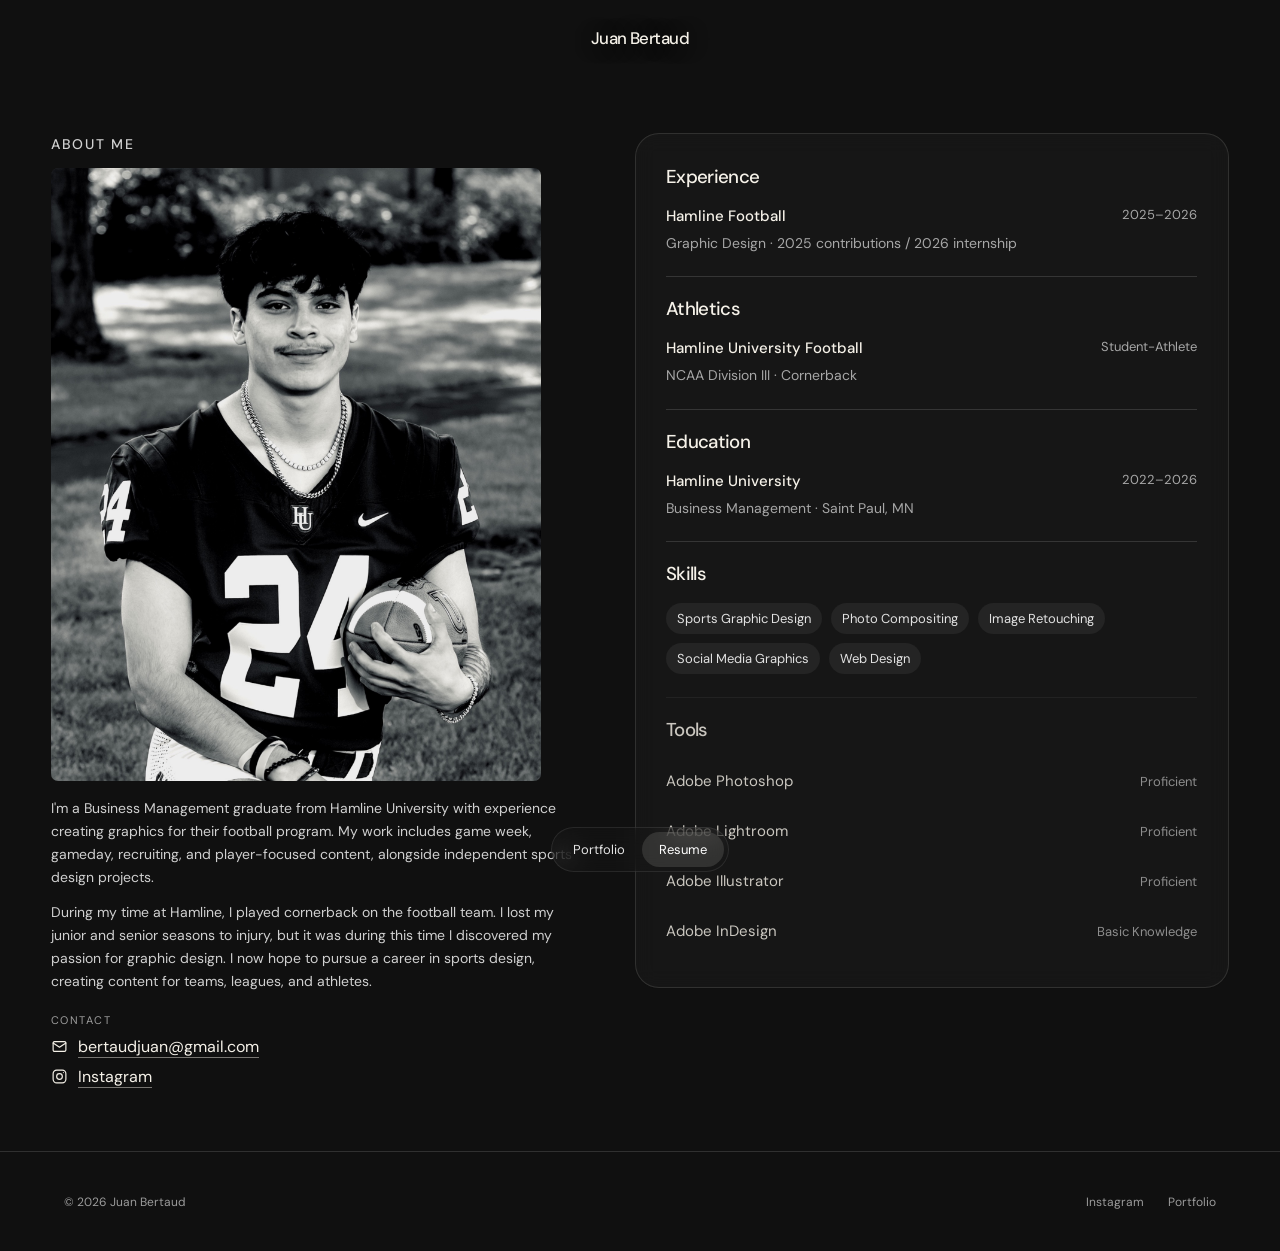
==== about.html @ 89d7fb3e "About Update 2" ====
<!DOCTYPE html>
<html lang="en">
 <head>
  <meta charset="utf-8"/>
  <meta content="width=device-width,initial-scale=1" name="viewport"/>
  <meta content="#101010" name="theme-color"/>
  <link href="https://fonts.googleapis.com" rel="preconnect"/>
  <link crossorigin="" href="https://fonts.gstatic.com" rel="preconnect"/>
  <link href="https://fonts.googleapis.com/css2?family=DM+Sans:wght@300;400;500;600&amp;display=swap" rel="stylesheet"/>
  <link href="style.css" rel="stylesheet"/>
  <script defer="" src="script.js">
  </script>
  <title>Resume | Juan Bertaud</title>
   <link rel="icon" type="image/svg+xml" href="favicon.svg?v=633"/>
 </head>
 <body class="about-page">
  <header class="floating-header">
   <a class="floating-brand" href="index.html">
    Juan Bertaud
   </a>
   <nav aria-label="Main navigation" class="nav-bubble">
    <a class="nav-portfolio" href="index.html">
     Portfolio
    </a>
    <a class="nav-about" href="about.html">
     Resume
    </a>
   </nav>
  </header>
  <main class="about-layout about-editorial">
   <div class="about-editorial-grid">
    <div class="about-story">
     <p class="micro-heading about-me-label">
      ABOUT ME
     </p>
     <figure class="resume-portrait">
      <img alt="Juan Bertaud in his Hamline University football uniform" decoding="async" loading="eager" src="assets/portrait-juan-bertaud.jpg"/>
     </figure>
     <p>
      I'm a Business Management graduate from Hamline University with experience creating graphics for their football program. My work includes game week, gameday, recruiting, and player-focused content, alongside independent sports design projects.
     </p>
     <p>
      During my time at Hamline, I played cornerback on the football team. I lost my junior and senior seasons to injury, but it was during this time I discovered my passion for graphic design. I now hope to pursue a career in sports design, creating content for teams, leagues, and athletes.
     </p>
     <div class="about-connect">
      <span class="micro-heading">
       CONTACT
      </span>
      <a class="contact-link" href="mailto:bertaudjuan@gmail.com">
       <svg aria-hidden="true" viewbox="0 0 24 24">
        <rect height="14" rx="2" width="18" x="3" y="5">
        </rect>
        <path d="m3 7 9 6 9-6">
        </path>
       </svg>
       <span>
        bertaudjuan@gmail.com
       </span>
      </a>
      <a class="contact-link" href="https://www.instagram.com/jb.designs___/" rel="noopener" target="_blank">
       <svg aria-hidden="true" viewbox="0 0 24 24">
        <rect height="18" rx="5" width="18" x="3" y="3">
        </rect>
        <circle cx="12" cy="12" r="4">
        </circle>
        <circle cx="17.5" cy="6.5" fill="currentColor" r=".8" stroke="none">
        </circle>
       </svg>
       <span>
        Instagram
       </span>
      </a>
     </div>
    </div>
    <div class="about-resume">
     <section class="resume-block">
      <h2>
       Experience
      </h2>
      <div class="resume-entry">
       <div>
        <h3>
         Hamline Football
        </h3>
        <p>
         Graphic Design · 2025 contributions / 2026 internship
        </p>
       </div>
       <span>
        2025–2026
       </span>
      </div>
     </section>
     <section class="resume-block athletic-block">
      <h2>
       Athletics
      </h2>
      <div class="resume-entry athlete-resume-entry">
       <div>
        <h3>
         Hamline University Football
        </h3>
        <p>
         NCAA Division III · Cornerback
        </p>
       </div>
       <span>
        Student-Athlete
       </span>
      </div>
     </section>
     <section class="resume-block">
      <h2>
       Education
      </h2>
      <div class="resume-entry">
       <div>
        <h3>
         Hamline University
        </h3>
        <p>
         Business Management · Saint Paul, MN
        </p>
       </div>
       <span>
        2022–2026
       </span>
      </div>
     </section>
     <section class="resume-block">
      <h2>
       Skills
      </h2>
      <div class="skill-tags">
       <span>
        Sports Graphic Design
       </span>
       <span>
        Photo Compositing
       </span>
       <span>
        Image Retouching
       </span>
       <span>
        Social Media Graphics
       </span>
       <span>
        Web Design
       </span>
      </div>
     </section>
     <section class="resume-block tools-block">
      <h2>
       Tools
      </h2>
      <div class="resume-entry tool-entry">
       <div>
        <h3>
         Adobe Photoshop
        </h3>
       </div>
       <span>
        Proficient
       </span>
      </div>
      <div class="resume-entry tool-entry">
       <div>
        <h3>
         Adobe Lightroom
        </h3>
       </div>
       <span>
        Proficient
       </span>
      </div>
      <div class="resume-entry tool-entry">
       <div>
        <h3>
         Adobe Illustrator
        </h3>
       </div>
       <span>
        Proficient
       </span>
      </div>
      <div class="resume-entry tool-entry">
       <div>
        <h3>
         Adobe InDesign
        </h3>
       </div>
       <span>
        Basic Knowledge
       </span>
      </div>
     </section>
    </div>
   </div>
  </main>
  <footer class="footer">
   <span>
    © 2026 Juan Bertaud
   </span>
   <div>
    <a href="https://www.instagram.com/jb.designs___/" rel="noopener" target="_blank">
     Instagram
    </a>
    <a href="index.html#featured-work">
     Portfolio
    </a>
   </div>
  </footer>
  <div aria-hidden="true" class="custom-cursor">
   <span>
   </span>
  </div>
 </body>
</html>
---- style.css ----
:root {
  color-scheme:dark;
  --bg:#101010;
  --surface:#1b1b1b;
  --line:#303030;
  --text:#f5f1e8;
  --muted:#9b9b9b;
  --cream:#e5dac6
}

* {
  box-sizing:border-box
}

html {
  scroll-behavior:smooth
}

body {
  margin:0;
  background:var(--bg);
  color:var(--text);
  font-family:"DM Sans",Arial,sans-serif;
  font-weight:400;
  -webkit-font-smoothing:antialiased
}

button,a {
  font:inherit
}

a {
  color:inherit;
  text-decoration:none
}

button {
  cursor:pointer
}

.topbar {
  height:76px;
  padding:0 clamp(20px,5vw,88px);
  display:flex;
  justify-content:space-between;
  align-items:center;
  border-bottom:1px solid var(--line)
}

.identity {
  font-size:19px;
  font-weight:500;
  letter-spacing:-.035em
}

.topbar nav {
  display:flex;
  gap:30px;
  font-size:13px;
  color:#a8a8a8
}

.portfolio-page .nav-portfolio,.about-page .nav-about,.topbar nav a:hover {
  color:var(--text)
}

main {
  min-height:70vh
}

.feature-section {
  padding:clamp(38px,5vw,74px) 0 42px;
  overflow:hidden
}

.feature-heading {
  max-width:1360px;
  margin:auto;
  padding:0 clamp(20px,5vw,88px) 28px;
  display:flex;
  align-items:end;
  justify-content:space-between;
  gap:16px
}

.eyebrow {
  font-size:11px;
  letter-spacing:.14em;
  text-transform:uppercase;
  color:var(--muted);
  margin:0 0 12px
}

.feature-heading h1,.about-layout h1 {
  font-size:clamp(32px,4vw,57px);
  line-height:1.12;
  letter-spacing:-.055em;
  font-weight:400;
  margin:0
}

.cream {
  color:var(--cream)
}

.feature-note {
  font-size:13px;
  color:var(--muted);
  margin:0 0 5px
}

.feature-viewport {
  width:100%;
  overflow:hidden
}

.feature-track {
  display:flex;
  gap:18px;
  align-items:center;
  will-change:transform;
  transition:transform .7s cubic-bezier(.22,1,.36,1);
  padding:0 calc(50vw - min(37vw,520px))
}

.feature-slide {
  flex:0 0 min(74vw,1040px);
  height:clamp(300px,50vw,620px);
  display:flex;
  align-items:center;
  justify-content:center;
  overflow:hidden;
  background:#1a1a1a;
  border-radius:10px;
  opacity:.43;
  transform:scale(.94);
  transition:opacity .65s,transform .65s
}

.feature-slide.is-active {
  opacity:1;
  transform:scale(1)
}

.feature-slide img {
  width:100%;
  height:100%;
  object-fit:contain
}

.feature-controls {
  max-width:1360px;
  margin:0 auto;
  padding:20px clamp(20px,5vw,88px) 0;
  display:flex;
  align-items:center;
  justify-content:space-between
}

.counter {
  font-size:12px;
  letter-spacing:.1em
}

.muted {
  color:var(--muted)
}

.control-buttons {
  display:flex;
  gap:9px
}

.control-buttons button,.lightbox-prev,.lightbox-next {
  background:#222;
  border:1px solid #3c3c3c;
  color:var(--text);
  width:43px;
  height:43px;
  border-radius:50%;
  font-size:20px
}

.control-buttons button:hover,.lightbox-prev:hover,.lightbox-next:hover {
  background:#393939
}

.collections,.collection-view {
  max-width:1360px;
  margin:auto;
  padding:25px clamp(20px,5vw,88px) 90px
}

.section-line {
  border-top:1px solid var(--line);
  padding:21px 0 22px;
  display:flex;
  justify-content:space-between;
  align-items:baseline;
  gap:16px
}

.section-line h2 {
  font-size:19px;
  letter-spacing:-.025em;
  font-weight:400;
  margin:0
}

.section-detail {
  color:var(--muted);
  font-size:12px
}

.section-spaced {
  margin-top:56px
}

.cards-grid {
  display:grid;
  grid-template-columns:repeat(3,minmax(0,1fr));
  gap:18px
}

.project-card {
  display:block;
  text-align:left;
  background:none;
  color:inherit;
  border:0;
  padding:0;
  min-width:0
}

.project-image {
  height:clamp(190px,23vw,300px);
  background:var(--surface);
  border-radius:7px;
  overflow:hidden;
  display:block
}

.project-image img {
  width:100%;
  height:100%;
  object-fit:cover;
  transition:transform .4s
}

.project-card:hover .project-image img {
  transform:scale(1.045)
}

.project-info {
  display:flex;
  justify-content:space-between;
  align-items:start;
  padding:12px 2px 0;
  font-size:14px
}

.project-info small {
  display:block;
  color:var(--muted);
  font-size:12px;
  margin-top:4px
}

.arrow {
  color:var(--muted)
}

.collection-view[hidden],.collections[hidden],.feature-section[hidden],.lightbox[hidden] {
  display:none!important
}

.back-button {
  background:none;
  color:var(--muted);
  border:0;
  padding:0;
  margin-bottom:26px;
  font-size:13px
}

.collection-heading {
  display:flex;
  justify-content:space-between;
  align-items:baseline;
  border-bottom:1px solid var(--line);
  padding-bottom:20px;
  margin-bottom:25px
}

.collection-heading h2 {
  font-size:clamp(25px,3vw,40px);
  font-weight:400;
  letter-spacing:-.045em;
  margin:0
}

.collection-heading p {
  color:var(--muted);
  font-size:12px;
  margin:0
}

.art-grid {
  display:grid;
  grid-template-columns:repeat(3,minmax(0,1fr));
  gap:16px
}

.art-tile {
  padding:0;
  border:0;
  background:#1b1b1b;
  border-radius:5px;
  overflow:hidden;
  aspect-ratio:4/5
}

.art-tile img {
  width:100%;
  height:100%;
  object-fit:contain;
  transition:transform .3s
}

.art-tile:hover img {
  transform:scale(1.035)
}

.lightbox {
  position:fixed;
  inset:0;
  z-index:100;
  background:rgba(5,5,5,.97);
  display:flex;
  justify-content:center;
  align-items:center;
  padding:60px 90px
}

.lightbox img {
  max-height:100%;
  max-width:100%;
  object-fit:contain
}

.lightbox-close {
  position:absolute;
  top:20px;
  right:25px;
  background:none;
  color:white;
  border:0;
  font-size:32px
}

.lightbox-prev,.lightbox-next {
  position:absolute;
  top:50%;
  transform:translateY(-50%)
}

.lightbox-prev {
  left:22px
}

.lightbox-next {
  right:22px
}

.footer {
  border-top:1px solid var(--line);
  padding:28px clamp(20px,5vw,88px);
  display:flex;
  justify-content:space-between;
  gap:15px;
  font-size:12px;
  color:var(--muted)
}

.footer div {
  display:flex;
  gap:24px
}

.footer a:hover {
  color:var(--text)
}

.about-layout {
  max-width:950px;
  padding:clamp(55px,8vw,110px) 30px 110px;
  margin:auto
}

.about-lead {
  font-size:clamp(19px,2.4vw,30px);
  line-height:1.45;
  font-weight:300;
  letter-spacing:-.025em;
  max-width:790px;
  margin:30px 0 85px
}

.about-sections section {
  border-top:1px solid var(--line);
  padding:28px 0 35px;
  display:grid;
  grid-template-columns:200px 1fr;
  gap:20px
}

.about-sections h2 {
  font-size:14px;
  font-weight:500;
  margin:0
}

.about-sections p {
  font-size:14px;
  line-height:1.8;
  color:#bbb;
  margin:0 0 10px
}

.about-sections h3 {
  font-size:17px;
  font-weight:400;
  margin:0 0 7px
}

.resume-row {
  display:flex;
  justify-content:space-between;
  gap:20px
}

.resume-row span {
  color:var(--muted);
  font-size:12px
}

.about-sections section>p {
  grid-column:2
}

@media(max-width:800px) {
  .feature-slide {
  flex-basis:82vw;
  height:clamp(300px,70vw,530px)
}

.feature-track {
  padding:0 9vw
}

.cards-grid,.art-grid {
  grid-template-columns:repeat(2,minmax(0,1fr))
}

.feature-note {
  display:none
}

.section-detail {
  font-size:11px
}

.about-sections section {
  grid-template-columns:1fr;
  gap:12px
}

.about-sections section>p {
  grid-column:auto
}

}

@media(max-width:520px) {
  .topbar {
  height:65px
}

.topbar nav {
  gap:20px
}

.identity {
  font-size:17px
}

.feature-section {
  padding-top:35px
}

.feature-heading {
  padding-bottom:20px
}

.feature-slide {
  flex-basis:86vw;
  height:420px
}

.feature-track {
  gap:10px;
  padding:0 7vw
}

.cards-grid {
  grid-template-columns:repeat(2,minmax(0,1fr));
  gap:12px
}

.project-image {
  height:195px
}

.project-info {
  font-size:12px
}

.project-info small {
  font-size:10px
}

.section-line {
  align-items:start
}

.section-detail {
  max-width:145px;
  text-align:right
}

.art-grid {
  gap:9px
}

.art-tile {
  aspect-ratio:3/4
}

.collection-heading {
  display:block
}

.collection-heading p {
  margin-top:8px
}

.lightbox {
  padding:65px 18px
}

.lightbox-prev,.lightbox-next {
  top:auto;
  bottom:15px;
  transform:none
}

.footer {
  flex-wrap:wrap
}

}

/* V6.1 — immersive, artwork-led interface */
.topbar {
  display:none
}

.floating-header {
  position:absolute;
  z-index:30;
  top:0;
  left:0;
  right:0;
  display:flex;
  align-items:center;
  justify-content:space-between;
  padding:22px clamp(18px,3.2vw,56px);
  pointer-events:none
}

.floating-header a {
  pointer-events:auto
}

.floating-brand {
  font-size:17px;
  font-weight:500;
  letter-spacing:-.035em;
  text-shadow:0 1px 18px rgba(0,0,0,.85)
}

.nav-bubble {
  pointer-events:auto;
  display:flex;
  gap:4px;
  padding:5px;
  background:rgba(30,30,30,.72);
  border:1px solid rgba(255,255,255,.16);
  border-radius:999px;
  backdrop-filter:blur(22px);
  -webkit-backdrop-filter:blur(22px);
  box-shadow:0 6px 28px rgba(0,0,0,.2)
}

.nav-bubble a {
  font-size:13px;
  padding:10px 17px;
  border-radius:999px;
  color:#c5c5c5;
  transition:background .2s,color .2s
}

.nav-bubble a:hover,.portfolio-page .nav-portfolio,.about-page .nav-about {
  background:rgba(245,241,232,.17);
  color:#fff
}

.feature-section {
  padding:0;
  overflow:visible
}

.feature-viewport {
  height:min(79vh,850px);
  min-height:510px;
  position:relative;
  overflow:hidden;
  background:#151515
}

.feature-track {
  display:flex;
  gap:0;
  padding:0;
  height:100%;
  width:100%;
  transition:transform .8s cubic-bezier(.22,1,.36,1)
}

.feature-slide {
  flex:0 0 100%;
  width:100%;
  height:100%;
  border-radius:0;
  opacity:1;
  transform:none;
  background:#151515;
  position:relative
}

.feature-slide.is-active {
  transform:none;
  opacity:1
}

.feature-slide::after {
  content:"";
  position:absolute;
  inset:0;
  pointer-events:none;
  background:linear-gradient(180deg,rgba(0,0,0,.25),transparent 18%,transparent 70%,rgba(0,0,0,.55))
}

.feature-slide img {
  width:100%;
  height:100%;
  object-fit:contain
}

.hero-arrow {
  position:absolute;
  z-index:4;
  top:48%;
  transform:translateY(-50%);
  border:0;
  background:rgba(15,15,15,.27);
  color:#f5f1e8;
  font-size:45px;
  font-weight:300;
  width:49px;
  height:78px;
  line-height:1;
  border-radius:10px;
  opacity:.65;
  transition:opacity .2s,background .2s
}

.hero-arrow:hover {
  opacity:1;
  background:rgba(15,15,15,.55)
}

.hero-prev {
  left:clamp(8px,1.7vw,30px)
}

.hero-next {
  right:clamp(8px,1.7vw,30px)
}

.feature-dots {
  position:absolute;
  z-index:5;
  bottom:19px;
  left:50%;
  transform:translateX(-50%);
  display:flex;
  gap:9px;
  align-items:center
}

.feature-dot {
  width:7px;
  height:7px;
  border-radius:50%;
  padding:0;
  border:0;
  background:rgba(255,255,255,.43)
}

.feature-dot.active {
  background:#f5f1e8;
  width:8px;
  height:8px
}

.featured-shelf {
  padding:22px clamp(20px,4vw,65px) 34px;
  background:#1a1a1a
}

.shelf-title {
  display:flex;
  justify-content:space-between;
  align-items:baseline;
  margin-bottom:17px
}

.shelf-title h1 {
  font-size:17px;
  font-weight:500;
  letter-spacing:-.025em;
  margin:0
}

.shelf-title span {
  font-size:12px;
  color:#a8a8a8
}

.featured-thumbnails {
  display:flex;
  gap:14px;
  overflow-x:auto;
  scrollbar-width:thin;
  scrollbar-color:#555 transparent;
  padding-bottom:8px;
  scroll-snap-type:x proximity
}

.featured-thumb {
  flex:0 0 clamp(160px,21vw,300px);
  height:clamp(120px,14vw,185px);
  padding:0;
  border:2px solid transparent;
  background:#111;
  border-radius:9px;
  overflow:hidden;
  scroll-snap-align:start;
  opacity:.72;
  transition:opacity .25s,border-color .25s
}

.featured-thumb.selected {
  border-color:#e5dac6;
  opacity:1
}

.featured-thumb:hover {
  opacity:1
}

.featured-thumb img {
  width:100%;
  height:100%;
  object-fit:cover
}

.collections {
  padding-top:38px
}

.about-page .floating-header {
  position:relative
}

.about-page .about-layout {
  padding-top:70px
}

@media(max-width:700px) {
  .floating-header {
  padding:16px 18px
}

.floating-brand {
  font-size:15px
}

.nav-bubble a {
  padding:8px 13px;
  font-size:12px
}

.feature-viewport {
  height:65svh;
  min-height:390px;
  max-height:690px
}

.hero-arrow {
  font-size:34px;
  width:34px;
  height:56px
}

.featured-shelf {
  padding:19px 18px 24px
}

.featured-thumb {
  flex-basis:170px;
  height:120px
}

.feature-slide img {
  object-fit:contain
}

}

/* V6.2 refinements */
.feature-viewport {
  width:100%;
  max-width:none
}

.hero-arrow {
  background:rgba(15,15,15,.08);
  opacity:.30;
  color:#f5f1e8
}

.hero-arrow:hover,.hero-arrow:focus-visible {
  background:rgba(15,15,15,.22);
  opacity:.72
}

.project-info .arrow {
  display:none
}

.sr-only {
  position:absolute;
  width:1px;
  height:1px;
  padding:0;
  margin:-1px;
  overflow:hidden;
  clip:rect(0,0,0,0);
  white-space:nowrap;
  border:0
}

.lightbox-prev,.lightbox-next {
  background:transparent;
  border-color:transparent;
  opacity:.45
}

.lightbox-prev:hover,.lightbox-next:hover {
  background:rgba(255,255,255,.08);
  opacity:.9
}

/* V6.3 custom cursor; standard mouse preserved on touch and reduced-motion */
.custom-cursor {
  display:none
}

@media(hover:hover) and (pointer:fine) {
  html.has-custom-cursor,html.has-custom-cursor * {
  cursor:none!important
}

.has-custom-cursor .custom-cursor {
  display:flex;
  align-items:center;
  justify-content:center;
  position:fixed;
  top:0;
  left:0;
  z-index:9999;
  pointer-events:none;
  width:13px;
  height:13px;
  border-radius:50%;
  background:#e5dac6;
  color:#101010;
  opacity:0;
  transition:width .2s,height .2s,background .2s,opacity .2s;
  box-shadow:0 0 0 1px rgba(0,0,0,.15)
}

.has-custom-cursor .custom-cursor.visible {
  opacity:1
}

.has-custom-cursor .custom-cursor.on-control {
  width:28px;
  height:28px;
  background:rgba(229,218,198,.7)
}

.has-custom-cursor .custom-cursor.on-art {
  width:66px;
  height:66px;
  background:rgba(229,218,198,.88);
  backdrop-filter:blur(3px)
}

.has-custom-cursor .custom-cursor.pressed {
  width:22px;
  height:22px
}

.custom-cursor span {
  font-size:10px;
  letter-spacing:.09em;
  font-weight:600;
  opacity:0
}

.custom-cursor.on-art span {
  opacity:1
}

}

@media(prefers-reduced-motion:reduce) {
  .custom-cursor {
  display:none!important
}

}

/* V6.4 restrained navigation and cursor */
.floating-header {
  position:absolute;
  top:0;
  left:0;
  right:0;
  display:block;
  padding:0;
  z-index:30;
  pointer-events:none
}

.floating-brand {
  position:absolute;
  top:27px;
  left:50%;
  transform:translateX(-50%);
  white-space:nowrap;
  text-align:center;
  font-size:18px;
  pointer-events:auto
}

.nav-bubble {
  position:fixed;
  z-index:80;
  top:auto;
  bottom:clamp(16px,3vw,28px);
  left:50%;
  transform:translateX(-50%);
  padding:4px;
  gap:0;
  background:rgba(25,25,25,.16);
  border:1px solid rgba(255,255,255,.07);
  box-shadow:none;
  backdrop-filter:blur(12px);
  -webkit-backdrop-filter:blur(12px)
}

.nav-bubble a {
  padding:9px 17px
}

.portfolio-page .nav-portfolio,.about-page .nav-about {
  background:rgba(245,241,232,.10)
}

.hero-arrow {
  border:0!important;
  box-shadow:none!important;
  background:transparent!important;
  opacity:.17!important
}

.hero-arrow:hover,.hero-arrow:focus-visible {
  background:transparent!important;
  opacity:.58!important
}

.footer {
  padding-bottom:85px
}

.about-page .floating-header {
  position:relative;
  height:75px
}

@media(hover:hover) and (pointer:fine) {
  .has-custom-cursor .custom-cursor,.has-custom-cursor .custom-cursor.on-control,.has-custom-cursor .custom-cursor.on-art,.has-custom-cursor .custom-cursor.pressed {
  width:10px;
  height:10px;
  background:#e5dac6;
  backdrop-filter:none;
  box-shadow:0 0 0 1px rgba(0,0,0,.15)
}

.custom-cursor span {
  display:none!important
}

}

@media(max-width:700px) {
  .floating-brand {
  top:22px;
  font-size:16px
}

.nav-bubble {
  bottom:17px
}

}

/* V6.6 — clear navigation, centered introduction, cursor consistency */
.intro-section {
  text-align:center;
  display:flex;
  flex-direction:column;
  align-items:center;
  justify-content:center;
  min-height:clamp(290px,48vh,550px);
  padding:90px 24px 62px
}

.intro-kicker {
  font-size:11px;
  letter-spacing:.19em;
  color:#bdbdbd;
  margin:0 0 20px
}

.intro-section h1 {
  font-size:clamp(43px,7vw,98px);
  font-weight:400;
  letter-spacing:-.065em;
  line-height:1.06;
  margin:0
}

.intro-copy {
  max-width:540px;
  font-size:clamp(14px,1.4vw,18px);
  font-weight:300;
  line-height:1.65;
  color:#d3d3d3;
  margin:23px auto 0
}

.nav-bubble {
  background:rgba(25,25,25,.28);
  border-color:rgba(255,255,255,.09)
}

.nav-bubble a {
  color:#e4e4e4!important;
  opacity:1!important
}

.nav-bubble a:hover,.nav-bubble a:focus-visible {
  color:#fff!important;
  background:rgba(245,241,232,.24)!important
}

.portfolio-page .nav-portfolio,.about-page .nav-about {
  color:#fff!important;
  background:rgba(245,241,232,.12)
}

@media(hover:hover) and (pointer:fine) {
  html.has-custom-cursor,html.has-custom-cursor body,html.has-custom-cursor body *,html.has-custom-cursor button,html.has-custom-cursor a,html.has-custom-cursor img {
  cursor:none!important
}

.has-custom-cursor .custom-cursor,.has-custom-cursor .custom-cursor.on-control,.has-custom-cursor .custom-cursor.on-art,.has-custom-cursor .custom-cursor.pressed {
  width:10px!important;
  height:10px!important;
  transition:background-color .16s ease,opacity .12s ease!important;
}

.has-custom-cursor .custom-cursor.on-project {
  background:#545454!important;
  box-shadow:0 0 0 1px rgba(255,255,255,.45)!important
}

}

@media(max-width:700px) {
  .intro-section {
  min-height:310px;
  padding:92px 22px 55px
}

.intro-section h1 {
  font-size:clamp(43px,11vw,65px)
}

.intro-copy {
  max-width:340px
}

}

/* V6.7: centered full-opening introduction and balanced microcopy */
.intro-section {
  min-height:100svh;
  min-height:100vh;
  padding:clamp(100px,15vh,180px) 24px;
  display:flex;
  flex-direction:column;
  align-items:center;
  justify-content:center;
  text-align:center;
  gap:0
}

.intro-kicker,.intro-copy {
  font-size:clamp(11px,1vw,13px);
  font-weight:400;
  letter-spacing:.16em;
  line-height:1.8;
  color:#d3d3d3;
  text-transform:uppercase;
  text-align:center
}

.intro-kicker {
  margin:0 0 clamp(24px,4vh,42px)
}

.intro-section h1 {
  margin:0;
  font-size:clamp(48px,7vw,100px);
  font-weight:400;
  line-height:1.1;
  letter-spacing:-.06em
}

.intro-copy {
  max-width:660px;
  margin:clamp(24px,4vh,42px) auto 0
}

@media(max-width:600px) {
  .intro-section {
  min-height:100svh;
  padding:110px 22px 125px
}

.intro-kicker,.intro-copy {
  font-size:11px;
  letter-spacing:.12em
}

.intro-section h1 {
  font-size:clamp(42px,11vw,65px)
}

.intro-copy {
  max-width:340px
}

}

/* V6.8: closer intro labels, improved About rhythm and cursor */
.intro-kicker {
  margin-bottom:clamp(13px,2.1vh,23px)
}

.intro-copy {
  margin-top:clamp(13px,2.1vh,23px)
}

.about-page .about-layout {
  padding-top:34px
}

.about-page .about-layout>.eyebrow {
  margin-bottom:12px
}

.about-page .about-lead {
  font-size:14px;
  line-height:1.8;
  letter-spacing:0;
  font-weight:400;
  margin:0 0 43px;
  max-width:750px;
  color:#d0d0d0
}

.about-page .about-sections section:first-child {
  padding-top:24px
}

html {
  scroll-behavior:smooth
}

@media(max-width:700px) {
  .about-page .about-layout {
  padding-top:27px
}

.about-page .about-lead {
  margin-bottom:31px
}

.intro-kicker {
  margin-bottom:15px
}

.intro-copy {
  margin-top:15px
}

}

/* V6.9 — balanced name lockup and editorial About layout */
.intro-section {
  gap:0
}

.intro-kicker {
  margin:0 0 12px!important;
  line-height:1.4!important
}

.intro-copy {
  margin:12px auto 0!important;
  line-height:1.4!important
}

.about-editorial {
  max-width:1390px;
  padding:clamp(90px,10vw,155px) clamp(24px,5vw,78px) 120px!important
}

.about-editorial-head {
  max-width:800px;
  margin-bottom:clamp(50px,7vw,95px)
}

.about-editorial-head .eyebrow {
  margin:0 0 12px!important
}

.about-editorial-head .about-lead {
  font-size:clamp(17px,2.1vw,26px)!important;
  line-height:1.55!important;
  max-width:770px!important;
  margin:0!important;
  letter-spacing:-.02em!important
}

.about-editorial-grid {
  display:grid;
  grid-template-columns:minmax(0,1.05fr) minmax(0,1fr);
  gap:clamp(45px,7vw,115px);
  align-items:start
}

.about-story h2,.resume-block h2 {
  font-size:22px;
  font-weight:500;
  letter-spacing:-.035em;
  margin:0 0 24px
}

.about-story>p {
  font-size:15px;
  line-height:1.9;
  color:#d0d0d0;
  margin:0 0 24px;
  max-width:590px
}

.about-connect {
  margin-top:54px;
  display:flex;
  flex-direction:column;
  align-items:start;
  gap:13px
}

.micro-heading {
  font-size:11px;
  letter-spacing:.13em;
  color:#9d9d9d
}

.about-connect a {
  font-size:14px;
  color:#f5f1e8;
  text-decoration:underline;
  text-underline-offset:5px
}

.resume-block {
  border-top:1px solid #353535;
  padding:25px 0 34px;
  margin:0 0 15px
}

.resume-block h2 {
  margin-bottom:22px
}

.resume-entry {
  display:flex;
  justify-content:space-between;
  align-items:start;
  gap:18px
}

.resume-entry h3 {
  font-size:15px;
  font-weight:500;
  margin:0 0 6px
}

.resume-entry p,.resume-placeholder {
  font-size:13px;
  color:#a7a7a7;
  line-height:1.65;
  margin:0
}

.resume-entry>span {
  font-size:12px;
  color:#a7a7a7;
  text-align:right;
  white-space:nowrap
}

.skill-tags {
  display:flex;
  flex-wrap:wrap;
  gap:9px
}

.skill-tags span {
  font-size:12px;
  color:#e2e2e2;
  background:#242424;
  border-radius:30px;
  padding:10px 14px
}

@media(max-width:760px) {
  .about-editorial {
  padding:100px 23px 85px!important
}

.about-editorial-grid {
  grid-template-columns:1fr;
  gap:55px
}

.about-editorial-head {
  margin-bottom:48px
}

.about-story>p {
  font-size:14px
}

.intro-kicker {
  margin-bottom:10px!important
}

.intro-copy {
  margin-top:10px!important
}

}

/* V6.10 — resume-first editorial page */
.about-editorial {
  padding-top:clamp(90px,10vw,155px)
}

.about-editorial-grid {
  margin-top:0
}

.about-me-label {
  display:block;
  margin:0 0 19px;
  color:var(--cream);
  font-size:12px;
  letter-spacing:.12em;
  font-weight:500
}

@media(max-width:700px) {
  .about-editorial {
  padding-top:95px
}

}

/* V6.11 resume: player experience and contact */
.about-connect .contact-link {
  display:inline-flex;
  align-items:center;
  gap:10px;
  text-decoration:none;
  max-width:100%;
  overflow-wrap:anywhere
}

.about-connect .contact-link span {
  text-decoration:underline;
  text-underline-offset:5px;
  text-decoration-color:rgba(245,241,232,.45)
}

.about-connect .contact-link:hover span {
  text-decoration-color:#f5f1e8
}

.about-connect .contact-link svg {
  width:17px;
  height:17px;
  flex:none;
  fill:none;
  stroke:currentColor;
  stroke-width:1.65;
  stroke-linecap:round;
  stroke-linejoin:round
}

.athlete-entry {
  margin-top:23px;
  padding-top:22px;
  border-top:1px solid rgba(255,255,255,.12)
}

.athlete-entry .athlete-note {
  font-size:12px;
  line-height:1.6;
  max-width:380px;
  color:#a9a9a9;
  margin-top:9px
}

/* Resume tools and proficiency rows */
.skills-tools-block .tool-entry {
  align-items: baseline;
  gap: 16px;
  padding: 12px 0;
}

.skills-tools-block .tool-entry h3 {
  font-size: 14px;
  font-weight: 400;
}

.skills-tools-block .tool-entry > span {
  font-size: 12px;
  color: #aaa;
  text-align: right;
}

@media(max-width:560px) {
  .skills-tools-block .tool-entry {
  flex-wrap: wrap;
}

.skills-tools-block .tool-entry > span {
  text-align: left;
}

}


/* V6.13: distinct Skills and Tools sections */
.tools-block .tool-entry { align-items: baseline; gap: 16px; padding: 12px 0; }
.tools-block .tool-entry h3 { font-size: 14px; font-weight: 400; }
.tools-block .tool-entry > span { font-size: 12px; color: #aaa; text-align: right; }
@media (max-width: 560px) {
  .tools-block .tool-entry { flex-wrap: wrap; }
  .tools-block .tool-entry > span { text-align: left; }
}

/* V6.16: nav selection follows the actual visible portfolio */
.portfolio-page .nav-bubble .nav-portfolio { background: transparent!important; color: #e4e4e4!important; }
.portfolio-page .nav-bubble .nav-portfolio.is-current { background: rgba(245,241,232,.12)!important; color: #fff!important; }
.portfolio-page .nav-bubble .nav-portfolio:hover,
.portfolio-page .nav-bubble .nav-portfolio:focus-visible { background: rgba(245,241,232,.24)!important; color: #fff!important; }
/* Match project-category tiles to the featured thumbnail bubbles */
.collections .cards-grid { display:grid; grid-template-columns:repeat(auto-fill,minmax(min(100%,210px),1fr)); gap:14px; }
.collections .project-card { width:100%; max-width:300px; }
.collections .project-image { height:clamp(120px,14vw,185px); border-radius:9px; }
@media(max-width:520px) {
  .collections .cards-grid { grid-template-columns:repeat(2,minmax(0,1fr)); gap:12px; }
  .collections .project-image { height:120px; }
}

/* V6.17 — category widths match featured thumbnail widths; preserve tile heights */
.collections .cards-grid {
  display: grid;
  grid-template-columns: repeat(auto-fill, minmax(0, clamp(160px, 21vw, 300px)));
  gap: 14px;
}
.collections .project-card {
  width: 100%;
  max-width: none;
}
.collections .project-image {

  outline: 2px solid transparent;
  outline-offset: -2px;
  transition: outline-color .22s ease;
}
.collections .project-card:hover .project-image,
.collections .project-card:focus-visible .project-image,
.collections .project-card:active .project-image {
  outline-color: #e5dac6;
}
@media (max-width: 520px) {
  .collections .cards-grid {
    grid-template-columns: repeat(2, minmax(0, 1fr));
    gap: 12px;
  }
}

/* V6.18 — portrait and reversible scroll-responsive fade */
.resume-portrait { margin: 18px 0 26px; width: min(100%, 355px); overflow: hidden; border-radius: 7px; background: #1c1c1c; }
.resume-portrait img { display: block; width: 100%; height: auto; object-fit: contain; }
.scroll-fade { opacity: var(--scroll-visibility, 1); transform: translate3d(0, var(--scroll-shift, 0px), 0); will-change: opacity, transform; }
@media (prefers-reduced-motion: reduce) { .scroll-fade { opacity: 1 !important; transform: none !important; will-change: auto; } }
@media(max-width:700px) { .resume-portrait { width: min(100%, 310px); } }

/* V6.19: horizontal galleries and more legible resume */
.collections .cards-grid.horizontal-card-row {display:flex!important;flex-wrap:nowrap!important;gap:14px!important;overflow-x:auto;overscroll-behavior-x:contain;scroll-snap-type:x mandatory;scrollbar-width:thin;scrollbar-color:#555 transparent;padding:3px 2px 16px;}
.collections .horizontal-card-row .project-card {flex:0 0 clamp(160px,21vw,300px)!important;width:clamp(160px,21vw,300px)!important;max-width:none!important;scroll-snap-align:start;}
.collections .horizontal-card-row .project-image {height:clamp(120px,14vw,185px)!important;}
.art-grid.horizontal-art-row {display:flex!important;flex-wrap:nowrap!important;gap:14px;overflow-x:auto;overscroll-behavior-x:contain;scroll-snap-type:x mandatory;scrollbar-width:thin;scrollbar-color:#555 transparent;padding:3px 2px 18px;}
.horizontal-art-row .art-tile {flex:0 0 clamp(210px,28vw,360px);height:clamp(300px,37vw,480px);aspect-ratio:auto;scroll-snap-align:start;}
.about-page .about-layout {max-width:1100px;}
.about-page .about-lead,.about-page .about-bio p {font-size:15px;line-height:1.8;}
.about-page .resume-block h2 {font-size:16px;}
.about-page .resume-entry h3 {font-size:16px;}
.about-page .resume-entry p {font-size:14px;}
.about-page .resume-entry>span {font-size:13px;}
.about-page .skill-tags span {font-size:13px;}
@media(max-width:520px){.collections .horizontal-card-row .project-card{flex-basis:170px!important;width:170px!important}.collections .horizontal-card-row .project-image{height:120px!important}.horizontal-art-row .art-tile{flex-basis:76vw;height:105vw;max-height:480px}}
/* Keep the standard pointer hidden while the custom cursor is active, including on scrolling containers */
@media(hover:hover) and (pointer:fine){html.has-custom-cursor,html.has-custom-cursor *,html.has-custom-cursor *::before,html.has-custom-cursor *::after{cursor:none!important}}

/* V6.20 — wide Apple TV-style horizontal project shelves */
.collections, .collection-view {
  max-width: none !important;
  width: 100%;
  padding-left: clamp(18px, 3vw, 54px) !important;
  padding-right: clamp(18px, 3vw, 54px) !important;
}
.collections .slider-shell, .collection-view .slider-shell { position: relative; width: 100%; min-width: 0; }
.collections .cards-grid.horizontal-card-row,
.collection-view .art-grid.horizontal-art-row {
  display: flex !important;
  flex-wrap: nowrap !important;
  overflow-x: auto !important;
  overflow-y: hidden !important;
  width: 100%;
  gap: 14px !important;
  scroll-behavior: smooth;
  scroll-snap-type: x proximity;
  scrollbar-width: none;
  padding: 3px 2px 15px !important;
  -webkit-overflow-scrolling: touch;
}
.collections .cards-grid.horizontal-card-row::-webkit-scrollbar,
.collection-view .art-grid.horizontal-art-row::-webkit-scrollbar { display: none; }
.collections .horizontal-card-row .project-card {
  flex: 0 0 clamp(190px, 21vw, 300px) !important;
  width: clamp(190px, 21vw, 300px) !important;
}
.collections .horizontal-card-row .project-image { height: clamp(120px,14vw,185px) !important; }
.row-arrow {
  position: absolute;
  z-index: 7;
  top: 42%;
  transform: translateY(-50%);
  width: 40px;
  height: 70px;
  border: 0;
  border-radius: 10px;
  color: rgba(245,241,232,.85);
  background: rgba(16,16,16,.5);
  backdrop-filter: blur(8px);
  font-size: 32px;
  line-height: 1;
  opacity: 0;
  transition: opacity .2s, background .2s;
}
.slider-shell:hover .row-arrow:not(:disabled),
.row-arrow:focus-visible { opacity: .85; }
.row-arrow:hover:not(:disabled) { background: rgba(16,16,16,.75); }
.row-arrow:disabled { opacity: 0 !important; pointer-events: none; }
.row-arrow-prev { left: 4px; }
.row-arrow-next { right: 4px; }
@media (hover: none) {
  .row-arrow:not(:disabled) { opacity: .75; width: 32px; height: 55px; font-size: 26px; }
}
@media(max-width:520px) {
  .collections .horizontal-card-row .project-card { flex-basis: 210px !important; width: 210px !important; }
  .collections .horizontal-card-row .project-image { height: 120px !important; }
}

/* V6.20 — larger, roomier resume with a stronger editorial hierarchy */
.about-page .about-layout.about-editorial {
  max-width: 1700px !important;
  width: 100%;
  padding: clamp(105px, 10vw, 155px) clamp(24px, 4vw, 80px) 130px !important;
}
.about-page .about-editorial-grid {
  grid-template-columns: minmax(0, 1.04fr) minmax(0, 1.16fr);
  gap: clamp(45px, 6vw, 110px);
}
.about-page .about-story { max-width: 650px; }
.about-page .resume-portrait { width: min(100%, 490px); margin-top: 24px; margin-bottom: 35px; }
.about-page .about-me-label { font-size: 14px; margin-bottom: 20px; }
.about-page .about-story>p, .about-page .about-bio p { font-size: clamp(16px, 1.15vw, 18px); line-height: 1.8; }
.about-page .resume-block { padding: 34px 0 40px; margin-bottom: 22px; }
.about-page .resume-block h2 { font-size: clamp(20px, 1.6vw, 25px); margin-bottom: 27px; }
.about-page .resume-entry h3 { font-size: clamp(16px, 1.2vw, 19px); }
.about-page .resume-entry p { font-size: 15px; }
.about-page .resume-entry>span { font-size: 14px; }
.about-page .skill-tags span { font-size: 14px; }
.about-page .about-connect a { font-size: 16px; }
@media(max-width:800px) {
  .about-page .about-editorial-grid { grid-template-columns: 1fr; gap: 55px; }
  .about-page .about-story { max-width: 700px; }
  .about-page .resume-portrait { width: min(100%, 490px); }
}

/* V6.21: permit horizontal swipes while keeping normal vertical scrolling. */
.feature-viewport { touch-action: pan-y pinch-zoom; }

/* V6.22: vertically scrolling ranked artwork within collections. */
.collection-view .art-grid.vertical-art-grid {
  display: grid !important;
  grid-template-columns: repeat(3,minmax(0,1fr)) !important;
  gap: clamp(14px,2vw,28px) !important;
  overflow: visible !important;
  width: 100% !important;
  padding: 0 !important;
  scroll-snap-type: none !important;
}
.collection-view .vertical-art-grid .art-tile { width: 100% !important; min-width: 0 !important; max-width: none !important; flex: none !important; }
@media(max-width:850px){.collection-view .art-grid.vertical-art-grid{grid-template-columns:repeat(2,minmax(0,1fr)) !important;}}
@media(max-width:520px){.collection-view .art-grid.vertical-art-grid{grid-template-columns:1fr !important;}}

/* V6.23: compact resume introduction, align About Me with Experience rule */
.about-page .about-layout.about-editorial { padding-top: clamp(68px, 6.5vw, 100px) !important; }
.about-page .about-editorial-grid { margin-top: 0 !important; }
.about-page .about-story { padding-top: 34px; }
.about-page .about-me-label { margin-top: 0 !important; }
@media (max-width: 800px) {
  .about-page .about-layout.about-editorial { padding-top: 75px !important; }
  .about-page .about-story { padding-top: 0; }
}

/* V6.24: keep the original cream/gray hover outline and its inset offset visible.
   Reserve space at both edges so the outline never clips on the first tile. */
.collections .cards-grid.horizontal-card-row {
  box-sizing:border-box;
  padding: 5px 8px 18px !important;
  scroll-padding-inline: 8px;
  scroll-behavior:auto !important;
  scroll-snap-type:x proximity !important;
}
.collections .horizontal-card-row .project-card { scroll-snap-align:start; }
.collections .horizontal-card-row .project-image {
  outline:2px solid transparent;
  outline-offset:-2px;

}
.collections .horizontal-card-row .project-card:is(:hover,:focus-visible,:active) .project-image {
  outline-color:#e5dac6;
}
/* V6.24: align ABOUT ME with the first resume panel's top content,
   and create the same understated translucent treatment as the nav bubble. */
.about-page .about-editorial-grid { align-items:start; }
.about-page .about-resume {
  box-sizing:border-box;
  background:rgba(255,255,255,.028);
  border:1px solid rgba(245,241,232,.12);
  border-radius:24px;
  padding:clamp(22px,2.7vw,38px);
  backdrop-filter:blur(10px);
  -webkit-backdrop-filter:blur(10px);
}
.about-page .about-story { padding-top:clamp(22px,2.7vw,38px) !important; }
.about-page .about-resume .resume-block:first-child { border-top:0; padding-top:0; }
.about-page .about-resume .resume-block:first-child h2 { margin-top:0; }
.about-page .about-resume .resume-block {
  padding-top:28px; padding-bottom:31px; margin-bottom:12px;
}
.about-page .about-resume .resume-block h2 {font-size:clamp(18px,1.46vw,23px);margin-bottom:24px;}
.about-page .about-resume .resume-entry h3 {font-size:clamp(15px,1.1vw,17px);}
.about-page .about-resume .resume-entry p {font-size:14px;}
.about-page .about-resume .resume-entry>span {font-size:13px;}
.about-page .about-resume .skill-tags span {font-size:13px;padding:9px 12px;}
.about-page .about-resume .resume-block:last-child {margin-bottom:0;padding-bottom:0;}
@media(max-width:800px) {
  .about-page .about-story {padding-top:0 !important;}
  .about-page .about-resume {border-radius:18px;padding:24px;}
}
/* V6.25: align left content with the top of the resume panel, and contact
   with its bottom, while retaining the current responsive mobile layout. */
@media (min-width: 801px) {
  .about-page .about-editorial-grid { align-items: stretch !important; }
  .about-page .about-story {
    display: flex;
    flex-direction: column;
    align-self: stretch;
    padding-top: 0 !important;
    min-height: 100%;
  }
  .about-page .about-me-label {
    margin-top: 0 !important;
    padding-top: 0 !important;
    line-height: 1.4;
  }
  .about-page .about-connect {
    margin-top: auto !important;
    padding-top: 28px;
    padding-bottom: 0;
  }
}
/* V6.25: reserve a small stroke-safe boundary at the shelf edges.
   Keep the same card gap, outline color, and inset outline offset. */
.collections .cards-grid.horizontal-card-row {
  padding: 9px 12px 18px !important;
  width: calc(100% + 8px) !important;
  margin-left: -4px;
  box-sizing: border-box;
  scroll-padding-inline: 12px;
}
.collections .horizontal-card-row .project-card { overflow: visible !important; }
.collections .horizontal-card-row .project-card:is(:hover,:focus-visible,:active) .project-image {
  outline-color: #e5dac6;

}

/* V6.26: fill portfolio artwork tiles without changing original files.
   Keep lightbox and featured carousel uncropped. */
.collection-view .art-tile img {
  object-fit: cover !important;
  object-position: center center !important;
}
/* V6.27: prevent stretched resume columns and reduce dead space. */
.about-page .floating-brand { font-size: 1.05em !important; }
.about-page .about-layout.about-editorial { max-width:1600px !important; padding-top:clamp(34px,4.5vw,65px) !important; padding-bottom:clamp(48px,5vw,80px) !important; }
.about-page .about-editorial-grid { align-items:start !important; grid-template-columns:minmax(0,1fr) minmax(0,1.13fr) !important; gap:clamp(28px,4.5vw,70px) !important; }
.about-page .about-story { min-height:0 !important; align-self:start !important; display:flex; flex-direction:column; padding-top:0 !important; max-width:none !important; }
.about-page .about-me-label { margin:0 0 16px !important; padding:0 !important; }
.about-page .resume-portrait { margin:0 0 16px !important; width:min(100%,490px) !important; }
.about-page .about-story > p { margin:0 0 12px !important; line-height:1.65 !important; font-size:clamp(14px,1vw,16px) !important; }
.about-page .about-connect { margin:8px 0 0 !important; padding:0 !important; gap:9px !important; }
.about-page .about-resume { padding:clamp(22px,2.4vw,34px) !important; }
.about-page .about-resume .resume-block { margin:0 !important; padding:19px 0 21px !important; }
.about-page .about-resume .resume-block:first-child { padding-top:0 !important; }
.about-page .about-resume .resume-block:last-child { padding-bottom:0 !important; }
.about-page .about-resume .resume-block h2 { margin-bottom:17px !important; }
.about-page .about-resume .skill-tags span { padding:7px 11px !important; }
@media(max-width:800px) {
 .about-page .about-editorial-grid { grid-template-columns:minmax(0,1fr) !important; gap:30px !important; }
 .about-page .about-story { max-width:650px !important; }
 .about-page .about-layout.about-editorial { padding-top:40px !important; }
}

/* V6.28: compact Resume footer at all zoom levels; no forced blank page height. */
.about-page main { min-height: 0 !important; }
.about-page .footer { padding-top: 20px !important; padding-bottom: 24px !important; align-items: center; }
/* Project cards use the existing inset outline only, never an inset box shadow. */
.collections .project-image,
.collections .horizontal-card-row .project-image,
.collections .horizontal-card-row .project-card:is(:hover,:focus-visible,:active) .project-image {
  box-shadow: none !important;
}

/* V6.29 — keep the Resume footer at the bottom of the viewport
   at reduced browser zoom, without making the footer itself taller. */
.about-page {
  min-height: 100vh;
  min-height: 100dvh;
  display: flex;
  flex-direction: column;
}
.about-page main.about-layout {
  flex: 1 0 auto;
  min-height: 0 !important;
}
.about-page .footer {
  flex: 0 0 auto;
  margin-top: auto;
  padding-top: 20px !important;
  padding-bottom: 24px !important;
}
/* Keep the project-card stroke at 2px with a -1px offset. */
.collections .horizontal-card-row .project-image {
  outline-width: 2px !important;
  outline-style: solid !important;
  outline-offset: -1px !important;
}

/* V6.30: Match homepage footer spacing to Resume footer only. */
.portfolio-page .footer { padding-top: 20px !important; padding-bottom: 24px !important; align-items: center; }

/* V6.34 — identical compact footer on Portfolio and Resume.
   The fixed bottom navigation is centered vertically in the footer band. */
.portfolio-page .footer,
.about-page .footer {
  box-sizing: border-box;
  min-height: 100px;
  padding: 0 clamp(20px,5vw,88px) !important;
  margin-bottom: 0;
  display: flex;
  align-items: center;
  justify-content: space-between;
}
@media (max-width: 600px) {
  .portfolio-page .footer,
  .about-page .footer {
    min-height: 80px;
  }
}
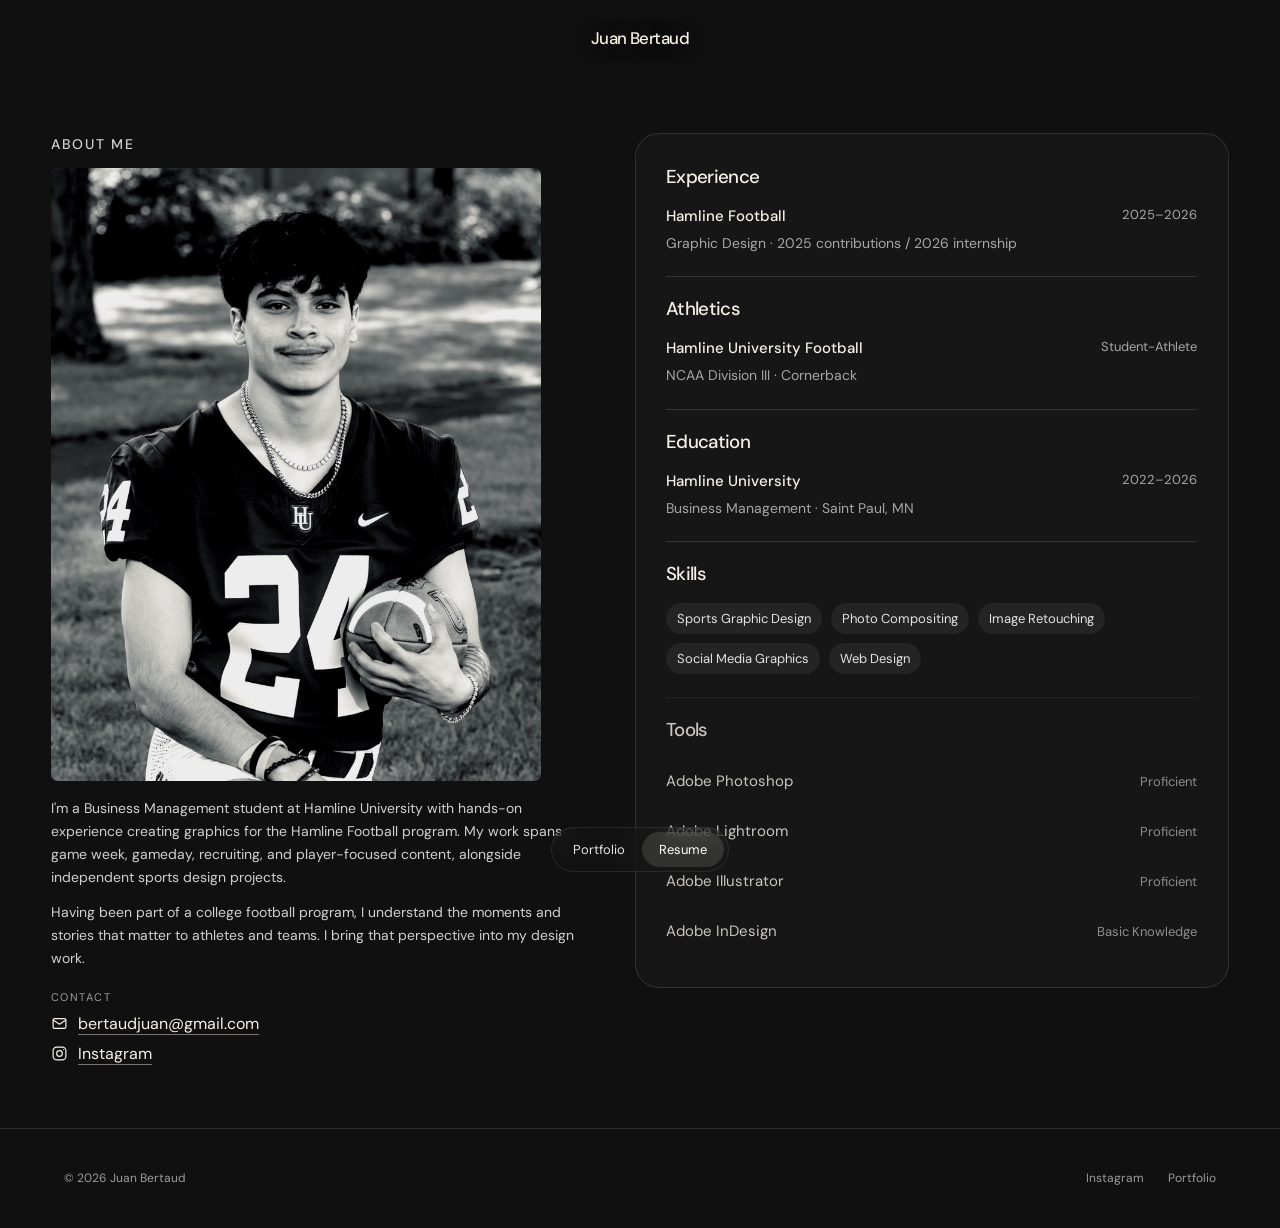
==== commit 45ea7485: "Final" ====
--- a/about.html
+++ b/about.html
@@ -37,10 +37,10 @@
       <img alt="Juan Bertaud in his Hamline University football uniform" decoding="async" loading="eager" src="assets/portrait-juan-bertaud.jpg"/>
      </figure>
      <p>
-      I'm a Business Management graduate from Hamline University with experience creating graphics for their football program. My work includes game week, gameday, recruiting, and player-focused content, alongside independent sports design projects.
+      I'm a Business Management student at Hamline University with hands-on experience creating graphics for the Hamline Football program. My work spans game week, gameday, recruiting, and player-focused content, alongside independent sports design projects.
      </p>
      <p>
-      During my time at Hamline, I played cornerback on the football team. I lost my junior and senior seasons to injury, but it was during this time I discovered my passion for graphic design. I now hope to pursue a career in sports design, creating content for teams, leagues, and athletes.
+      Having been part of a college football program, I understand the moments and stories that matter to athletes and teams. I bring that perspective into my design work.
      </p>
      <div class="about-connect">
       <span class="micro-heading">
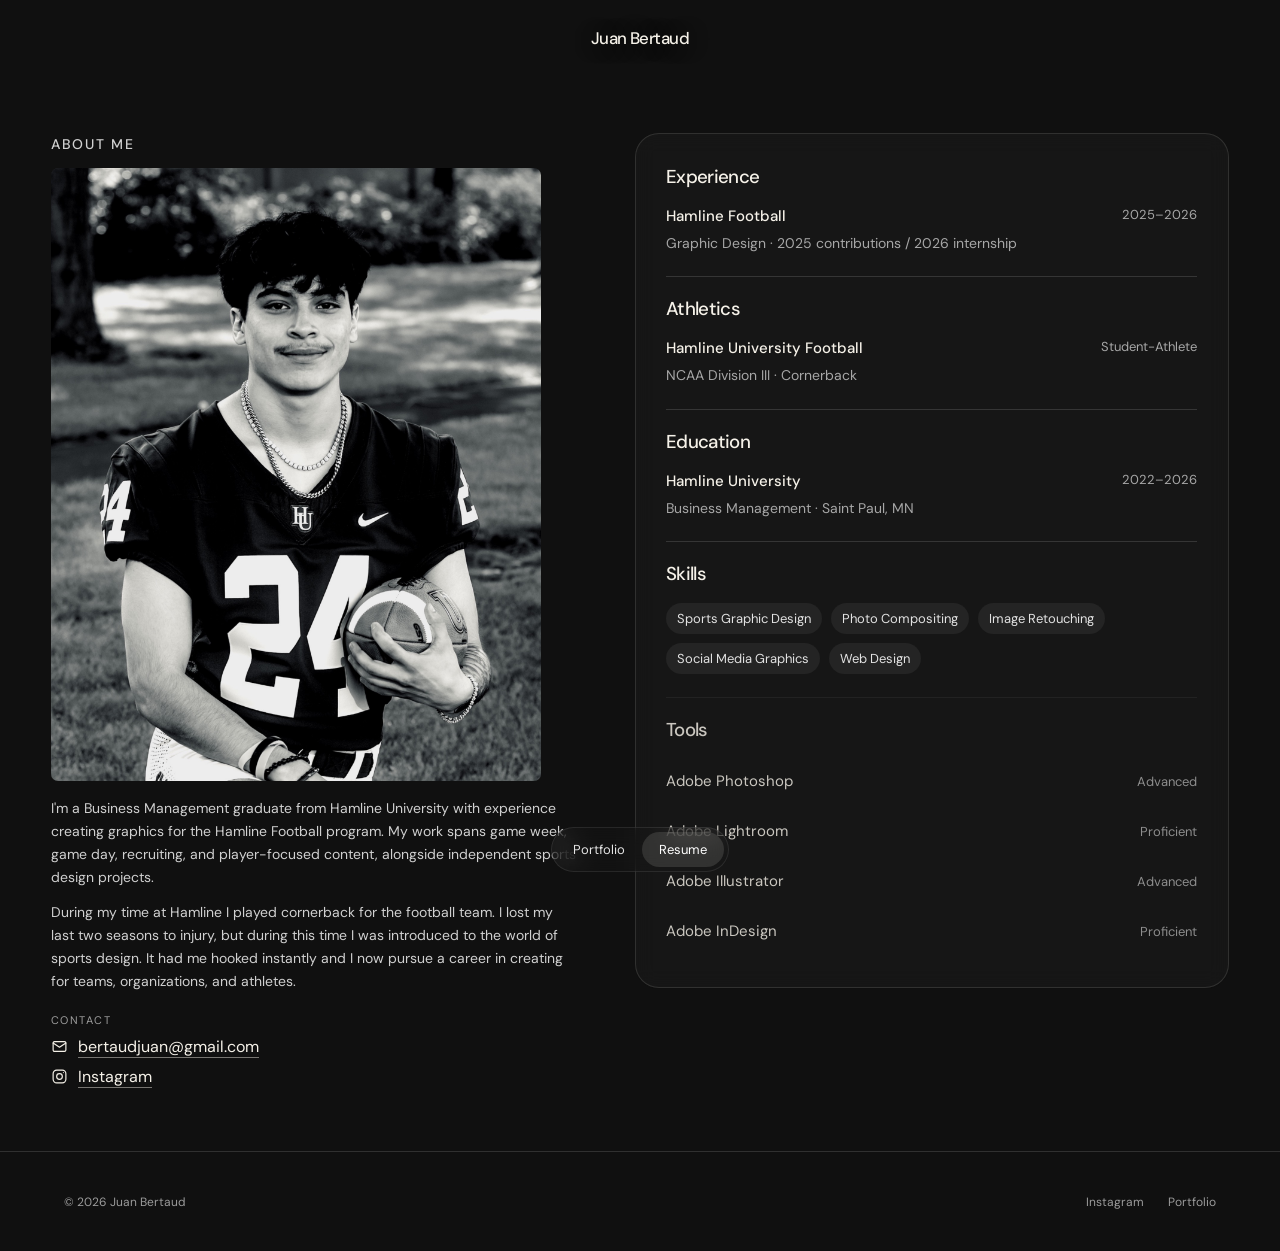
==== commit 1e85014a: "Final v4" ====
--- a/about.html
+++ b/about.html
@@ -10,6 +10,7 @@
   <link href="style.css" rel="stylesheet"/>
   <script defer="" src="script.js">
   </script>
+  <script defer src="mobile-nav.js?v=641"></script>
   <title>Resume | Juan Bertaud</title>
    <link rel="icon" type="image/svg+xml" href="favicon.svg?v=633"/>
  </head>
@@ -37,10 +38,10 @@
       <img alt="Juan Bertaud in his Hamline University football uniform" decoding="async" loading="eager" src="assets/portrait-juan-bertaud.jpg"/>
      </figure>
      <p>
-      I'm a Business Management student at Hamline University with hands-on experience creating graphics for the Hamline Football program. My work spans game week, gameday, recruiting, and player-focused content, alongside independent sports design projects.
+      I'm a Business Management graduate from Hamline University with experience creating graphics for the Hamline Football program. My work spans game week, game day, recruiting, and player-focused content, alongside independent sports design projects.
      </p>
      <p>
-      Having been part of a college football program, I understand the moments and stories that matter to athletes and teams. I bring that perspective into my design work.
+      During my time at Hamline I played cornerback for the football team. I lost my last two seasons to injury, but during this time I was introduced to the world of sports design. It had me hooked instantly and I now pursue a career in creating for teams, organizations, and athletes.
      </p>
      <div class="about-connect">
       <span class="micro-heading">
@@ -160,37 +161,37 @@
         </h3>
        </div>
        <span>
+        Advanced
+       </span>
+      </div>
+      <div class="resume-entry tool-entry">
+       <div>
+        <h3>
+         Adobe Lightroom
+        </h3>
+       </div>
+       <span>
         Proficient
        </span>
       </div>
       <div class="resume-entry tool-entry">
        <div>
         <h3>
-         Adobe Lightroom
+         Adobe Illustrator
+        </h3>
+       </div>
+       <span>
+        Advanced
+       </span>
+      </div>
+      <div class="resume-entry tool-entry">
+       <div>
+        <h3>
+         Adobe InDesign
         </h3>
        </div>
        <span>
         Proficient
-       </span>
-      </div>
-      <div class="resume-entry tool-entry">
-       <div>
-        <h3>
-         Adobe Illustrator
-        </h3>
-       </div>
-       <span>
-        Proficient
-       </span>
-      </div>
-      <div class="resume-entry tool-entry">
-       <div>
-        <h3>
-         Adobe InDesign
-        </h3>
-       </div>
-       <span>
-        Basic Knowledge
        </span>
       </div>
      </section>
--- a/style.css
+++ b/style.css
@@ -1878,3 +1878,26 @@
     min-height: 80px;
   }
 }
+
+/* V6.36: fluid native trackpad movement, without card-by-card snapping. */
+.collections .cards-grid.horizontal-card-row {
+  scroll-snap-type: none !important;
+  scroll-behavior: auto !important;
+  -webkit-overflow-scrolling: touch;
+}
+.collections .horizontal-card-row .project-card { scroll-snap-align: none !important; }
+
+/* V6.37 — project rows are circular, free-moving rails. */
+.collections .cards-grid.horizontal-card-row {
+  scroll-snap-type:none !important;
+  scroll-behavior:auto !important;
+  overscroll-behavior-x:contain;
+}
+.collections .horizontal-card-row .project-card { scroll-snap-align:none !important; }
+
+/* V6.39: keep the featured artwork vertically scrollable on phones,
+   while touch swipes horizontally advance the main image. */
+@media (max-width:700px) {
+  .feature-viewport { touch-action:pan-y pinch-zoom; }
+  .nav-bubble { transition:transform .12s ease-out; }
+}
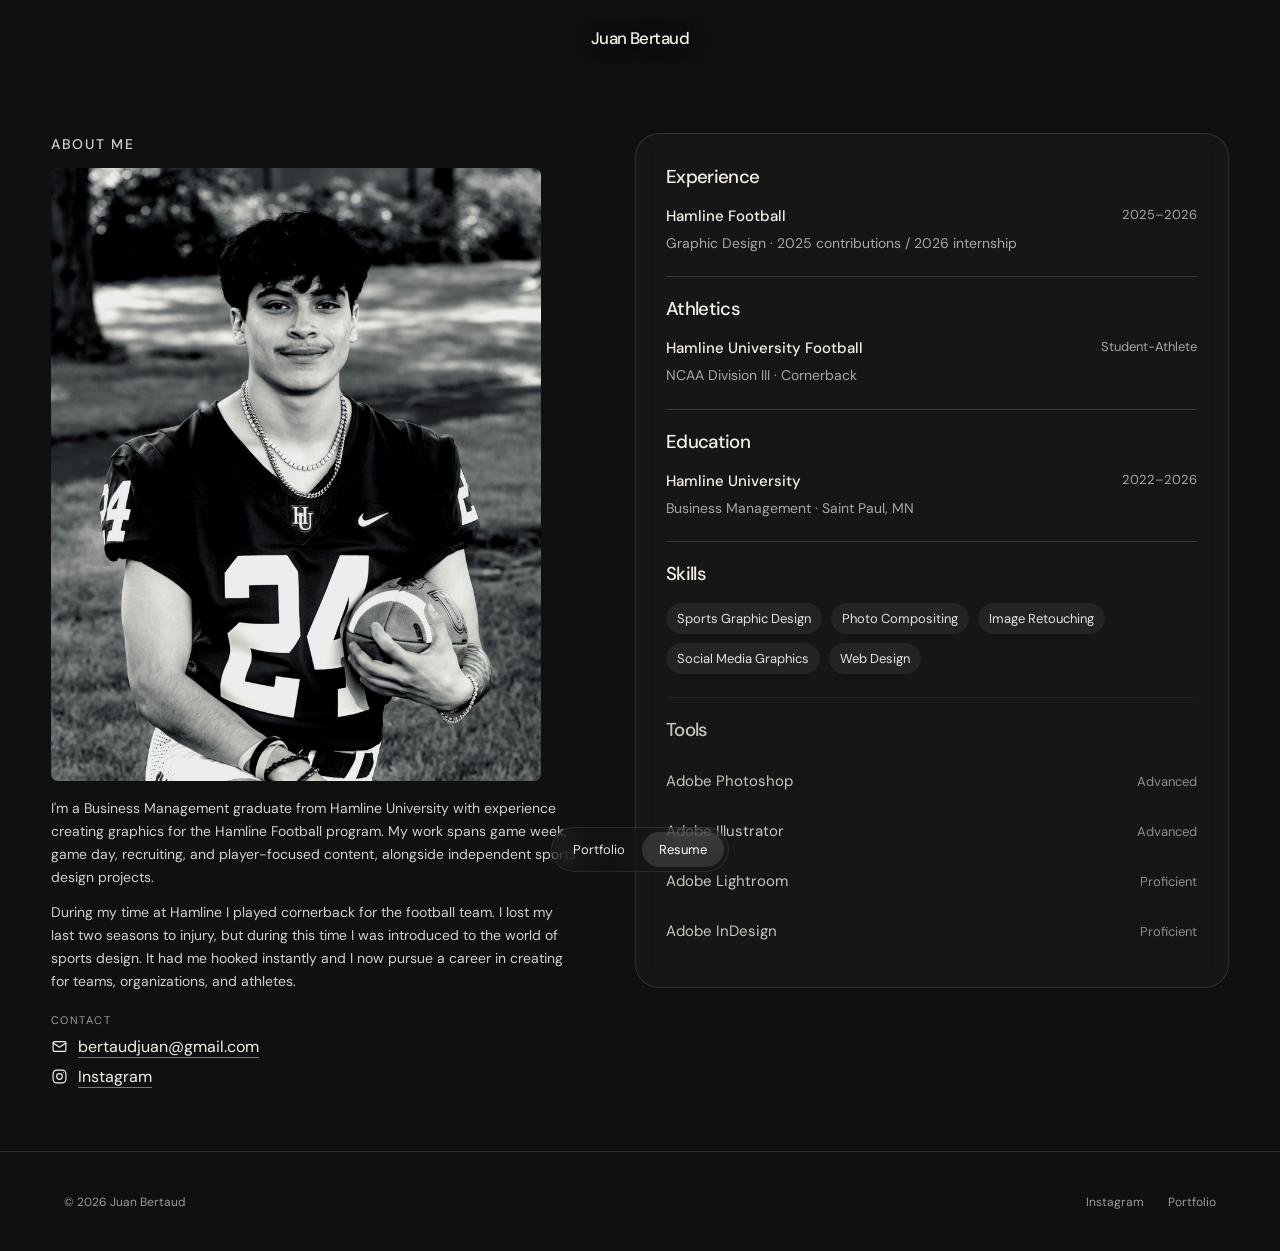
==== commit f026e7db: "Final v6" ====
--- a/about.html
+++ b/about.html
@@ -167,21 +167,21 @@
       <div class="resume-entry tool-entry">
        <div>
         <h3>
+         Adobe Illustrator
+        </h3>
+       </div>
+       <span>
+        Advanced
+       </span>
+      </div>
+      <div class="resume-entry tool-entry">
+       <div>
+        <h3>
          Adobe Lightroom
         </h3>
        </div>
        <span>
         Proficient
-       </span>
-      </div>
-      <div class="resume-entry tool-entry">
-       <div>
-        <h3>
-         Adobe Illustrator
-        </h3>
-       </div>
-       <span>
-        Advanced
        </span>
       </div>
       <div class="resume-entry tool-entry">
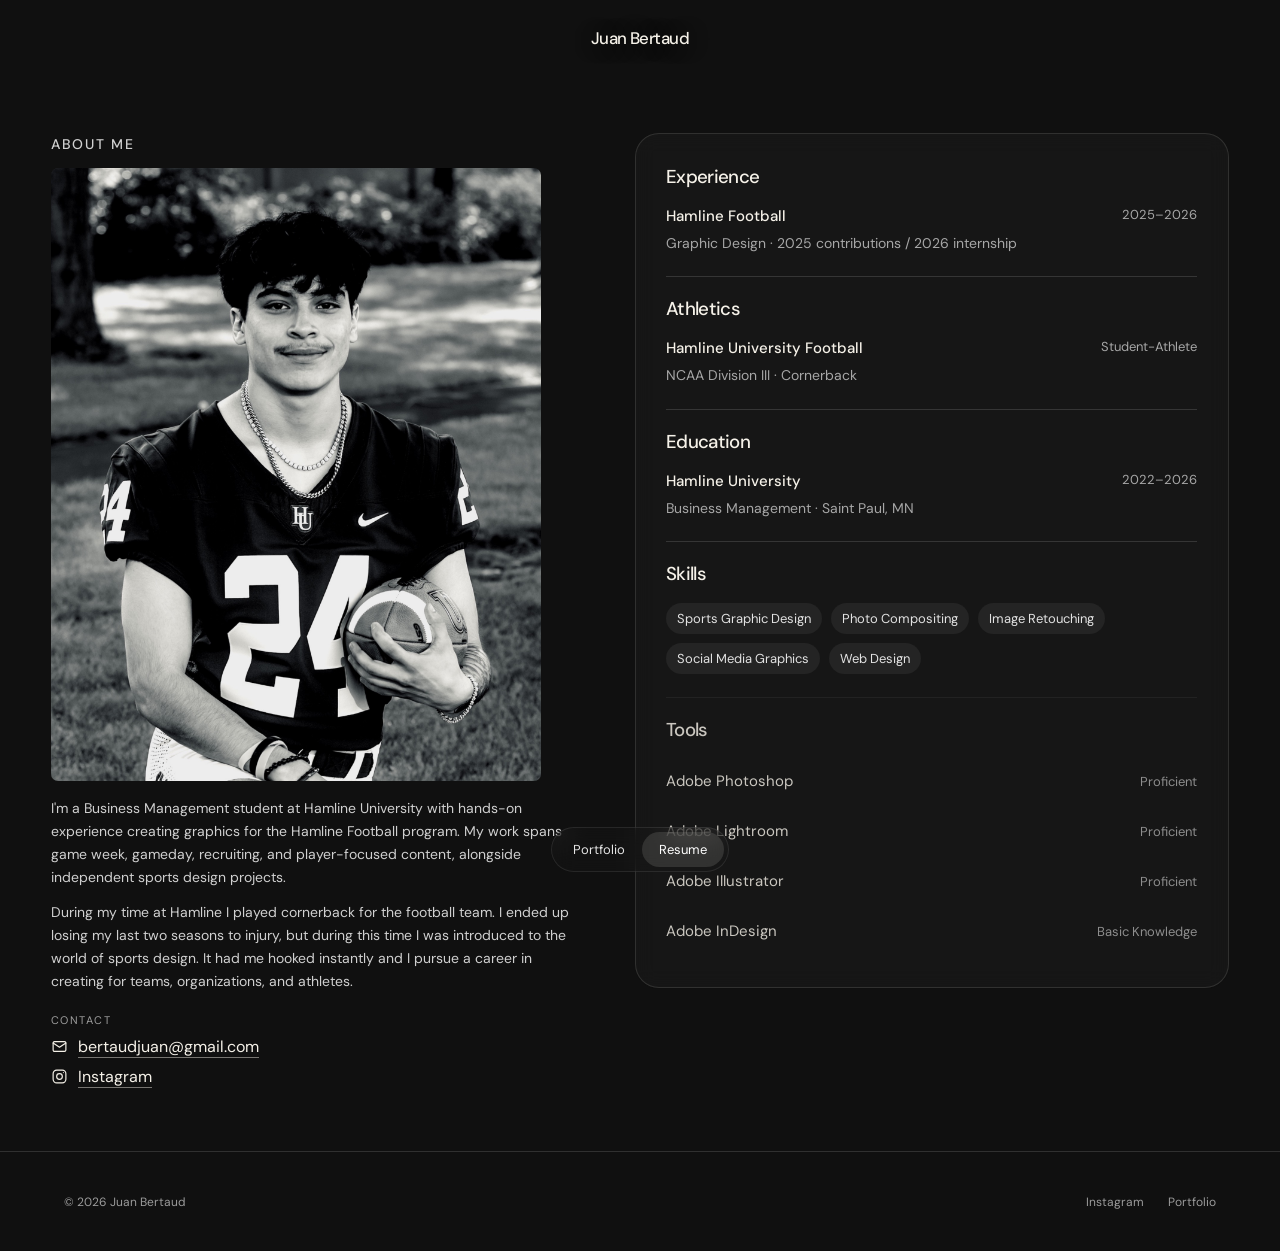
==== commit 318489ff: "Intro Animation" ====
--- a/about.html
+++ b/about.html
@@ -38,10 +38,10 @@
       <img alt="Juan Bertaud in his Hamline University football uniform" decoding="async" loading="eager" src="assets/portrait-juan-bertaud.jpg"/>
      </figure>
      <p>
-      I'm a Business Management graduate from Hamline University with experience creating graphics for the Hamline Football program. My work spans game week, game day, recruiting, and player-focused content, alongside independent sports design projects.
+      I'm a Business Management student at Hamline University with hands-on experience creating graphics for the Hamline Football program. My work spans game week, gameday, recruiting, and player-focused content, alongside independent sports design projects.
      </p>
      <p>
-      During my time at Hamline I played cornerback for the football team. I lost my last two seasons to injury, but during this time I was introduced to the world of sports design. It had me hooked instantly and I now pursue a career in creating for teams, organizations, and athletes.
+      During my time at Hamline I played cornerback for the football team. I ended up losing my last two seasons to injury, but during this time I was introduced to the world of sports design. It had me hooked instantly and I pursue a career in creating for teams, organizations, and athletes.
      </p>
      <div class="about-connect">
       <span class="micro-heading">
@@ -161,7 +161,17 @@
         </h3>
        </div>
        <span>
-        Advanced
+        Proficient
+       </span>
+      </div>
+      <div class="resume-entry tool-entry">
+       <div>
+        <h3>
+         Adobe Lightroom
+        </h3>
+       </div>
+       <span>
+        Proficient
        </span>
       </div>
       <div class="resume-entry tool-entry">
@@ -171,16 +181,6 @@
         </h3>
        </div>
        <span>
-        Advanced
-       </span>
-      </div>
-      <div class="resume-entry tool-entry">
-       <div>
-        <h3>
-         Adobe Lightroom
-        </h3>
-       </div>
-       <span>
         Proficient
        </span>
       </div>
@@ -191,7 +191,7 @@
         </h3>
        </div>
        <span>
-        Proficient
+        Basic Knowledge
        </span>
       </div>
      </section>
--- a/style.css
+++ b/style.css
@@ -1901,3 +1901,29 @@
   .feature-viewport { touch-action:pan-y pinch-zoom; }
   .nav-bubble { transition:transform .12s ease-out; }
 }
+
+/* V6.43 — editorial depth reveal on initial homepage load.
+   The final type, spacing and layout are unchanged. */
+@keyframes juanNameDepthReveal {
+  0% { opacity:0; transform:perspective(900px) translateZ(-120px) scale(.88); filter:blur(7px); }
+  45% { opacity:1; }
+  100% { opacity:1; transform:perspective(900px) translateZ(0) scale(1); filter:blur(0); }
+}
+@keyframes juanIntroCaptionReveal {
+  from { opacity:0; transform:translateY(5px); }
+  to { opacity:1; transform:translateY(0); }
+}
+.intro-section h1 {
+  transform-origin:center center;
+  animation:juanNameDepthReveal 1.4s cubic-bezier(.16,1,.3,1) both;
+  will-change:transform,opacity,filter;
+}
+.intro-section .intro-kicker,
+.intro-section .intro-copy {
+  animation:juanIntroCaptionReveal .8s ease .65s both;
+}
+@media (prefers-reduced-motion:reduce) {
+  .intro-section h1,
+  .intro-section .intro-kicker,
+  .intro-section .intro-copy { animation:none; }
+}
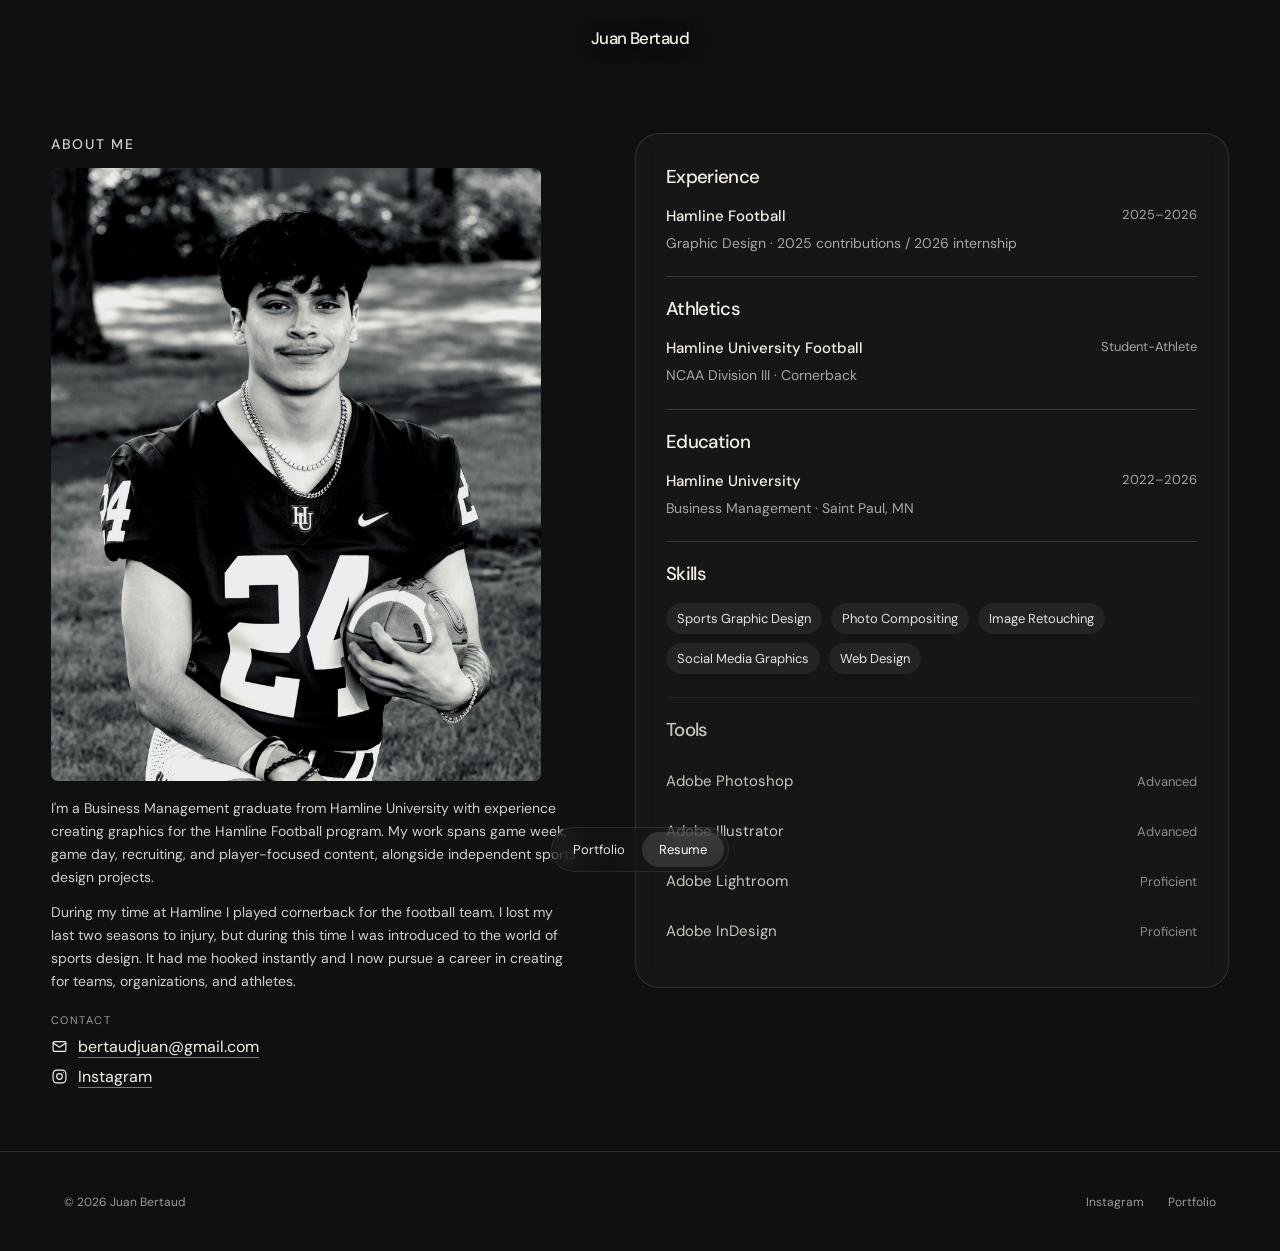
==== commit 8b47fb14: "about.html" ====
--- a/about.html
+++ b/about.html
@@ -38,10 +38,10 @@
       <img alt="Juan Bertaud in his Hamline University football uniform" decoding="async" loading="eager" src="assets/portrait-juan-bertaud.jpg"/>
      </figure>
      <p>
-      I'm a Business Management student at Hamline University with hands-on experience creating graphics for the Hamline Football program. My work spans game week, gameday, recruiting, and player-focused content, alongside independent sports design projects.
+      I'm a Business Management graduate from Hamline University with experience creating graphics for the Hamline Football program. My work spans game week, game day, recruiting, and player-focused content, alongside independent sports design projects.
      </p>
      <p>
-      During my time at Hamline I played cornerback for the football team. I ended up losing my last two seasons to injury, but during this time I was introduced to the world of sports design. It had me hooked instantly and I pursue a career in creating for teams, organizations, and athletes.
+      During my time at Hamline I played cornerback for the football team. I lost my last two seasons to injury, but during this time I was introduced to the world of sports design. It had me hooked instantly and I now pursue a career in creating for teams, organizations, and athletes.
      </p>
      <div class="about-connect">
       <span class="micro-heading">
@@ -161,37 +161,37 @@
         </h3>
        </div>
        <span>
+        Advanced
+       </span>
+      </div>
+      <div class="resume-entry tool-entry">
+       <div>
+        <h3>
+         Adobe Illustrator
+        </h3>
+       </div>
+       <span>
+        Advanced
+       </span>
+      </div>
+      <div class="resume-entry tool-entry">
+       <div>
+        <h3>
+         Adobe Lightroom
+        </h3>
+       </div>
+       <span>
         Proficient
        </span>
       </div>
       <div class="resume-entry tool-entry">
        <div>
         <h3>
-         Adobe Lightroom
+         Adobe InDesign
         </h3>
        </div>
        <span>
         Proficient
-       </span>
-      </div>
-      <div class="resume-entry tool-entry">
-       <div>
-        <h3>
-         Adobe Illustrator
-        </h3>
-       </div>
-       <span>
-        Proficient
-       </span>
-      </div>
-      <div class="resume-entry tool-entry">
-       <div>
-        <h3>
-         Adobe InDesign
-        </h3>
-       </div>
-       <span>
-        Basic Knowledge
        </span>
       </div>
      </section>
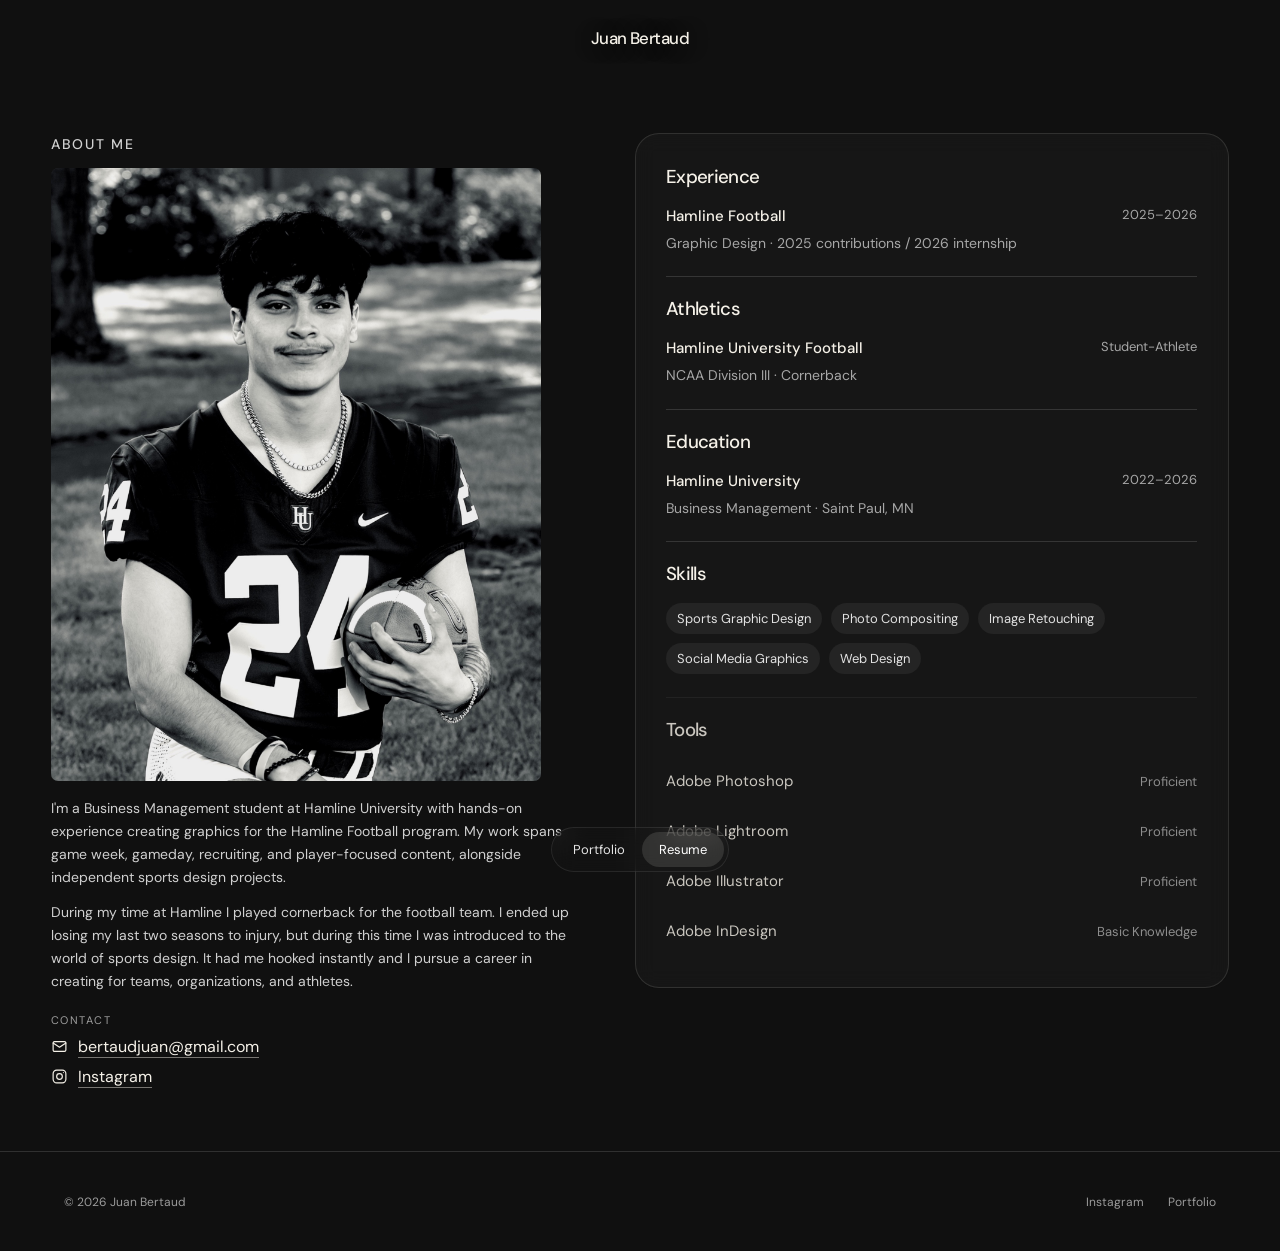
==== commit 9049151b: "about html" ====
--- a/about.html
+++ b/about.html
@@ -38,10 +38,10 @@
       <img alt="Juan Bertaud in his Hamline University football uniform" decoding="async" loading="eager" src="assets/portrait-juan-bertaud.jpg"/>
      </figure>
      <p>
-      I'm a Business Management graduate from Hamline University with experience creating graphics for the Hamline Football program. My work spans game week, game day, recruiting, and player-focused content, alongside independent sports design projects.
+      I'm a Business Management student at Hamline University with hands-on experience creating graphics for the Hamline Football program. My work spans game week, gameday, recruiting, and player-focused content, alongside independent sports design projects.
      </p>
      <p>
-      During my time at Hamline I played cornerback for the football team. I lost my last two seasons to injury, but during this time I was introduced to the world of sports design. It had me hooked instantly and I now pursue a career in creating for teams, organizations, and athletes.
+      During my time at Hamline I played cornerback for the football team. I ended up losing my last two seasons to injury, but during this time I was introduced to the world of sports design. It had me hooked instantly and I pursue a career in creating for teams, organizations, and athletes.
      </p>
      <div class="about-connect">
       <span class="micro-heading">
@@ -161,7 +161,17 @@
         </h3>
        </div>
        <span>
-        Advanced
+        Proficient
+       </span>
+      </div>
+      <div class="resume-entry tool-entry">
+       <div>
+        <h3>
+         Adobe Lightroom
+        </h3>
+       </div>
+       <span>
+        Proficient
        </span>
       </div>
       <div class="resume-entry tool-entry">
@@ -171,16 +181,6 @@
         </h3>
        </div>
        <span>
-        Advanced
-       </span>
-      </div>
-      <div class="resume-entry tool-entry">
-       <div>
-        <h3>
-         Adobe Lightroom
-        </h3>
-       </div>
-       <span>
         Proficient
        </span>
       </div>
@@ -191,7 +191,7 @@
         </h3>
        </div>
        <span>
-        Proficient
+        Basic Knowledge
        </span>
       </div>
      </section>
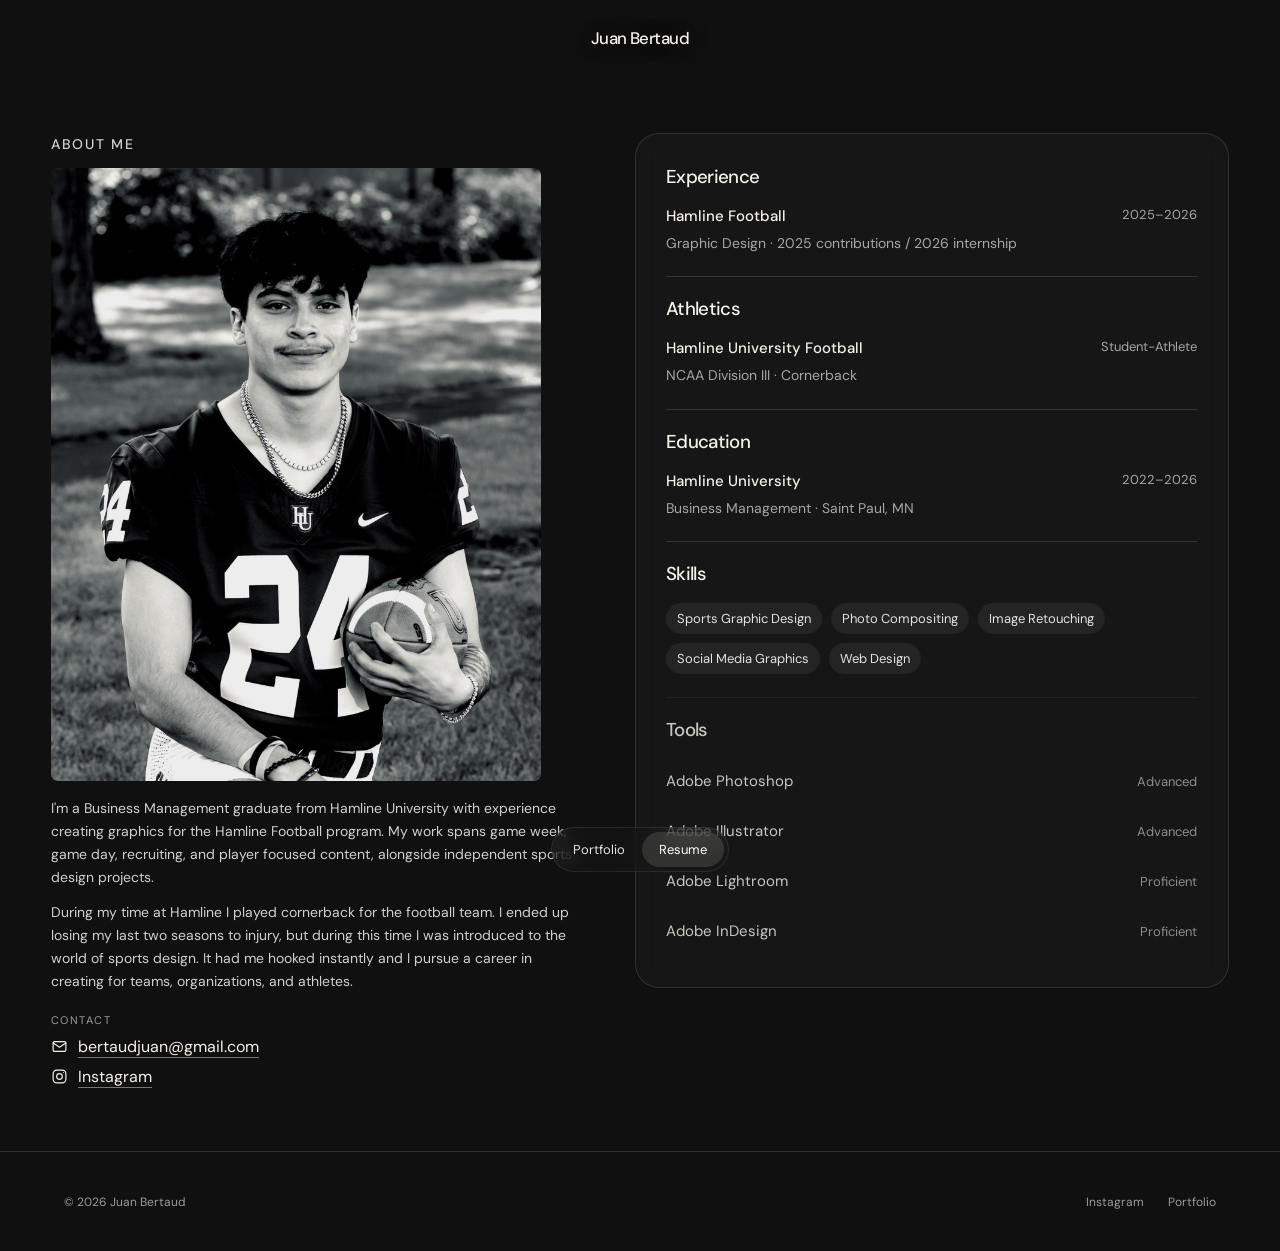
==== commit c9789ccd: "Push V10" ====
--- a/about.html
+++ b/about.html
@@ -38,7 +38,7 @@
       <img alt="Juan Bertaud in his Hamline University football uniform" decoding="async" loading="eager" src="assets/portrait-juan-bertaud.jpg"/>
      </figure>
      <p>
-      I'm a Business Management student at Hamline University with hands-on experience creating graphics for the Hamline Football program. My work spans game week, gameday, recruiting, and player-focused content, alongside independent sports design projects.
+      I'm a Business Management graduate from Hamline University with experience creating graphics for the Hamline Football program. My work spans game week, game day, recruiting, and player focused content, alongside independent sports design projects.
      </p>
      <p>
       During my time at Hamline I played cornerback for the football team. I ended up losing my last two seasons to injury, but during this time I was introduced to the world of sports design. It had me hooked instantly and I pursue a career in creating for teams, organizations, and athletes.
@@ -161,37 +161,37 @@
         </h3>
        </div>
        <span>
+        Advanced
+       </span>
+      </div>
+      <div class="resume-entry tool-entry">
+       <div>
+        <h3>
+         Adobe Illustrator
+        </h3>
+       </div>
+       <span>
+        Advanced
+       </span>
+      </div>
+      <div class="resume-entry tool-entry">
+       <div>
+        <h3>
+         Adobe Lightroom
+        </h3>
+       </div>
+       <span>
         Proficient
        </span>
       </div>
       <div class="resume-entry tool-entry">
        <div>
         <h3>
-         Adobe Lightroom
+         Adobe InDesign
         </h3>
        </div>
        <span>
         Proficient
-       </span>
-      </div>
-      <div class="resume-entry tool-entry">
-       <div>
-        <h3>
-         Adobe Illustrator
-        </h3>
-       </div>
-       <span>
-        Proficient
-       </span>
-      </div>
-      <div class="resume-entry tool-entry">
-       <div>
-        <h3>
-         Adobe InDesign
-        </h3>
-       </div>
-       <span>
-        Basic Knowledge
        </span>
       </div>
      </section>
